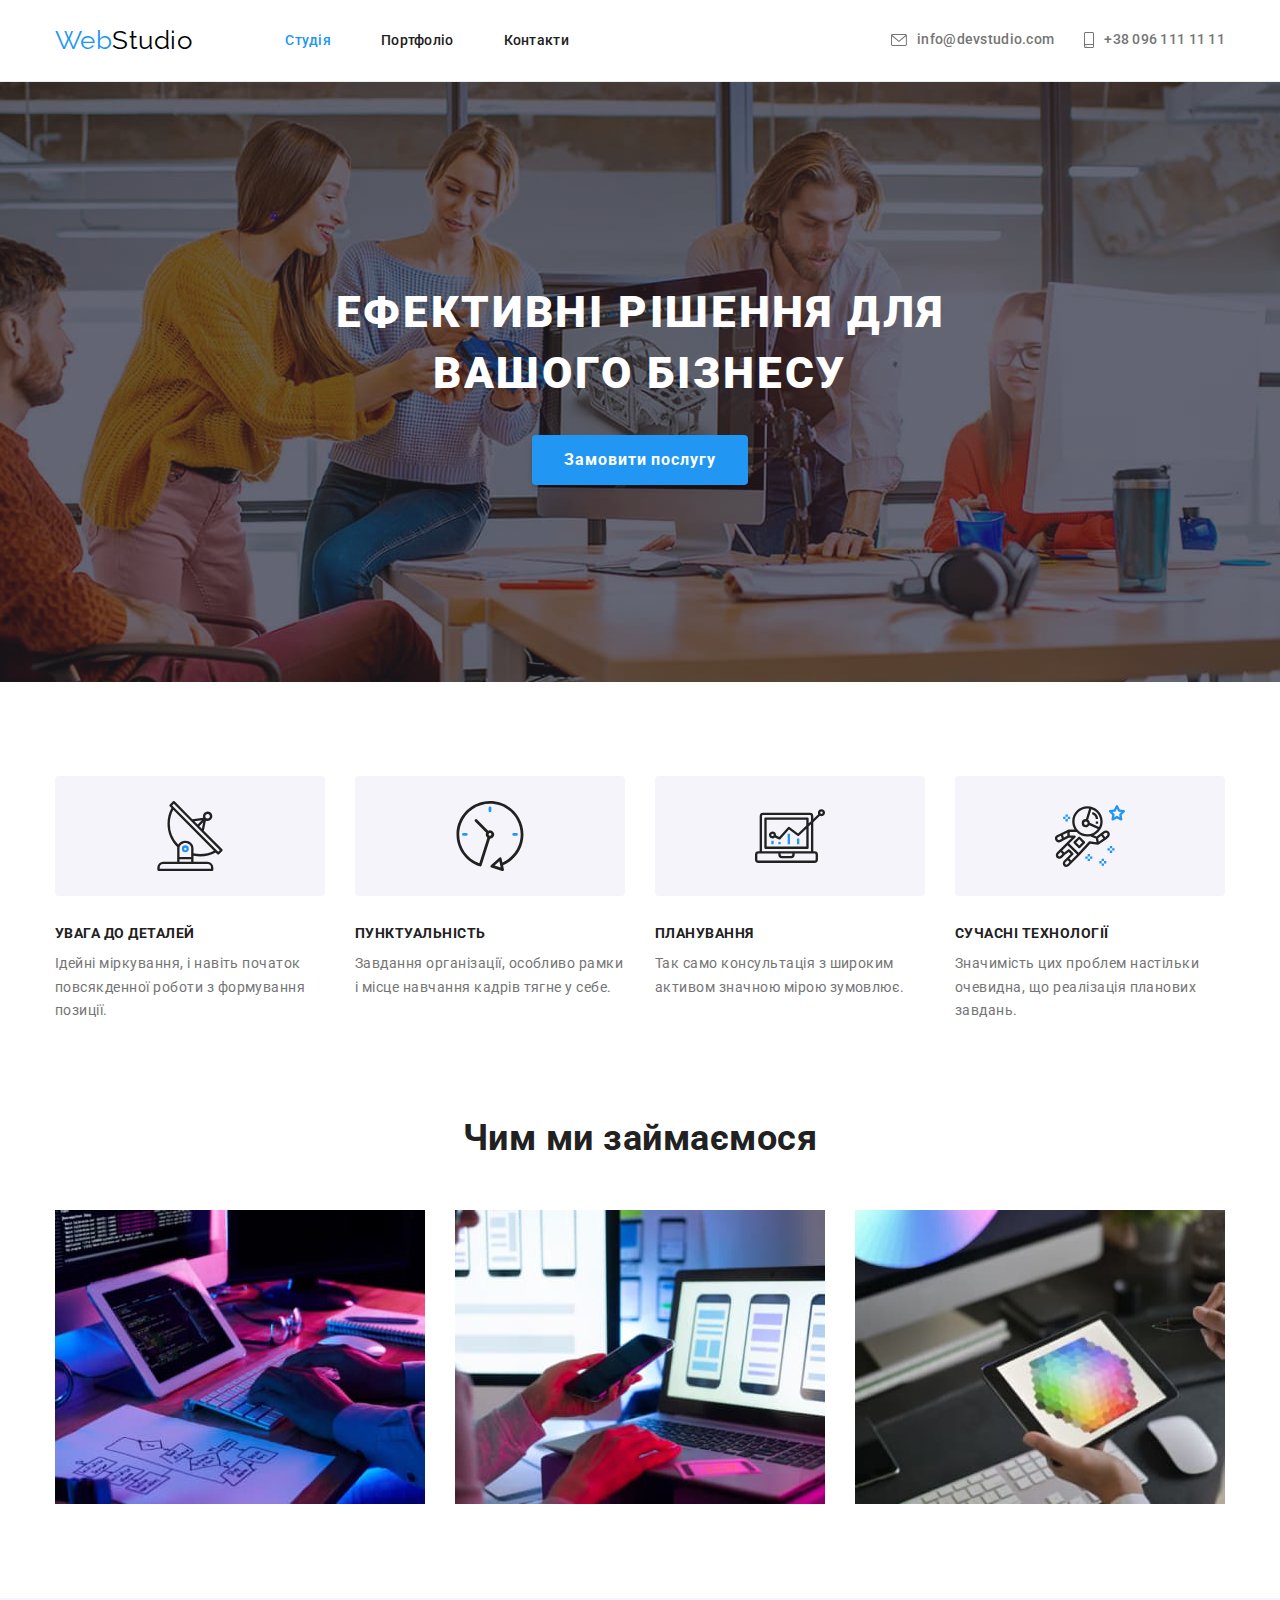
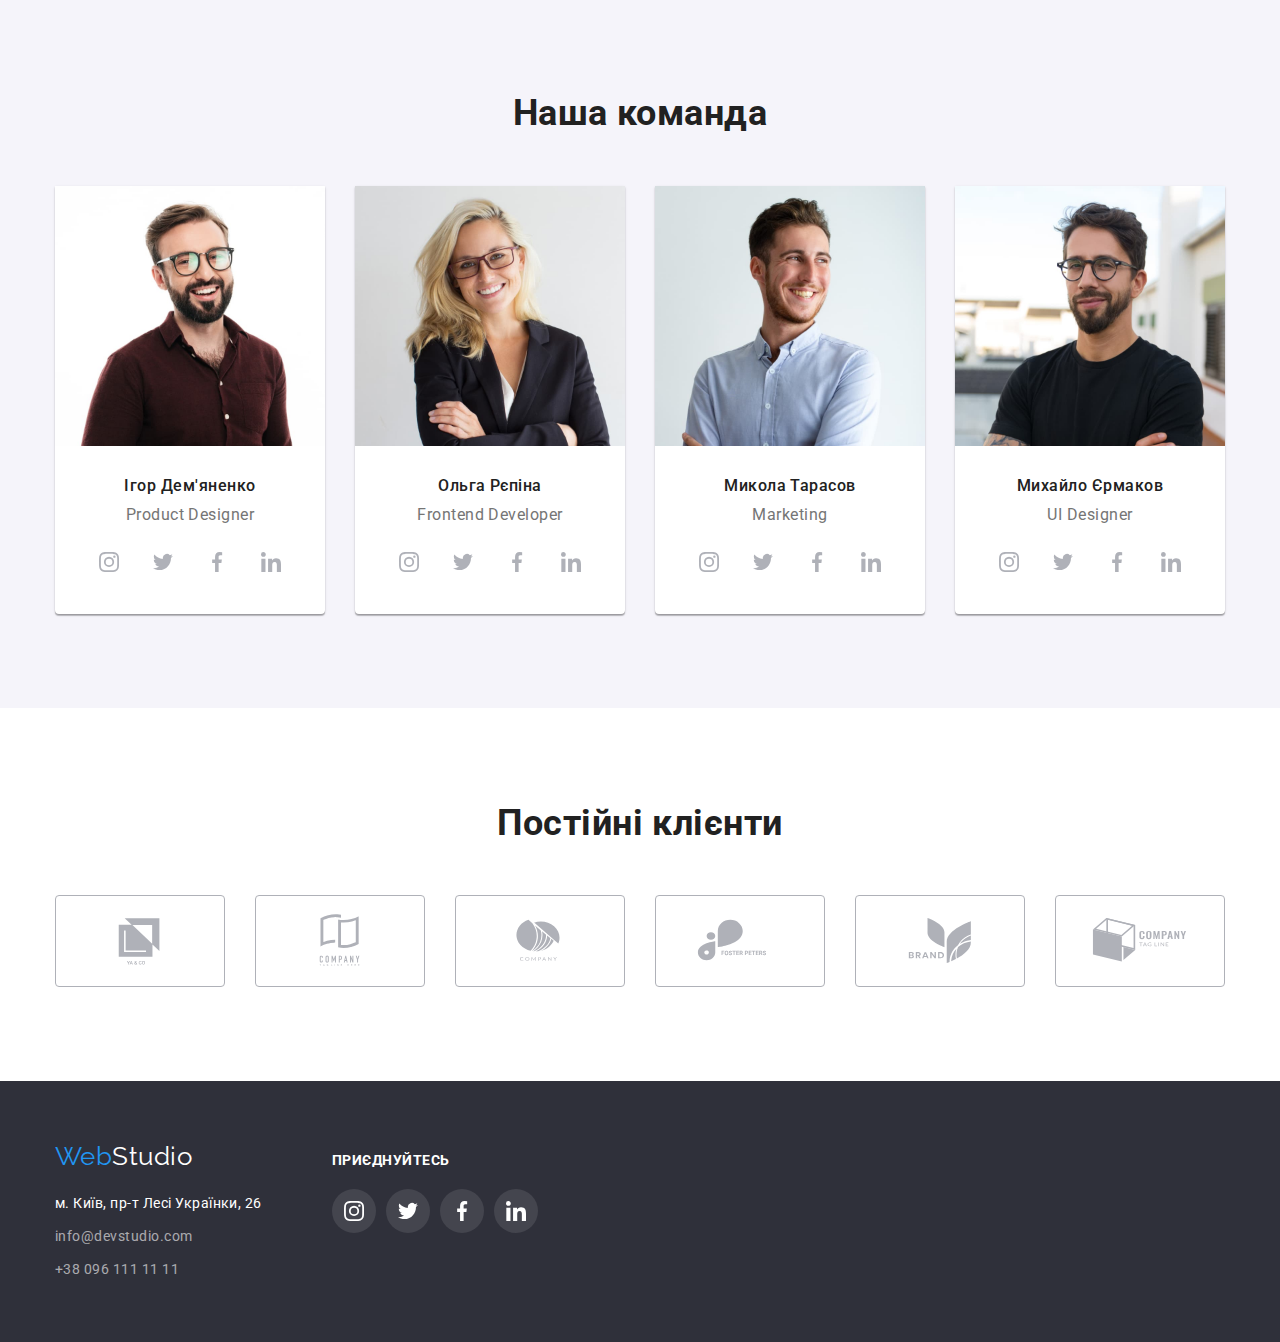
==== index.html @ 4c77eaa5 "Added files from the previous HomeWork" ====
<!DOCTYPE html>
<html lang="uk">

<head>
    <meta charset="UTF-8" />
    <meta name="viewport" content="width=device-width, initial-scale=1.0" />
    <title>Студія</title>
    <link href="https://fonts.googleapis.com/css2?family=Raleway:wght@700&family=Roboto:wght@400;500;700;900&display=swap" rel="stylesheet">
    <link rel="stylesheet" href="https://cdnjs.cloudflare.com/ajax/libs/modern-normalize/1.1.0/modern-normalize.min.css">
    <link rel="stylesheet" href="./css/styles.css">
</head>

<body>
    
    <!-- Верхня лінія - "Сайтбар" -->
    <header class="header">
        <div class="header-container container container-vert-padding-none">
            <nav class="page-nav">
                <a class="logo" href="./index.html">Web<span class="logo-second-half-head">Studio</span></a>

                <ul class="nav-list list">
                    <li class="nav-list-itm"><a class="site-nav-link link current-position" href="./index.html">Студія</a></li>
                    
                    <li class="nav-list-itm"><a class="site-nav-link link" href="./portfolio.html">Портфоліо</a></li>
                    
                    <li class="nav-list-itm"><a class="site-nav-link link" href="./index.html">Контакти</a></li>
                </ul>
            </nav>

            <ul class="contacts-head-list list">
                <li class="contacts-head-itm">
                    <a class="contacts-head-link link" href="mailto:info@devstudio.com">
                        <svg width="16px" height="12px">
                        <use href="./images/icons.svg#icon-envelope"></use>
                        </svg>
                        <span class="contacts-head-text">info@devstudio.com</span>
                    </a>
                </li>
                
                <li class="contacts-head-itm">
                    <a class="contacts-head-link link" href="tel:+380961111111">
                        <svg width="10px" height="16px">
                        <use href="./images/icons.svg#icon-smartphone"></use>
                        </svg>
                        <span class="contacts-head-text">+38 096 111 11 11</span>
                    </a>
                </li>                
            </ul>
        </div>
    </header>
    
    <!-- Основна частина головної сторінки сайту -->
    <main>
        
        <!-- Шапка - "Hero" -->
        <section class="hero">
            <div class="container container-vert-padding-none">
                <h1 class="hero-title">Ефективні рішення для<br>вашого бізнесу</h1>
                <button class="herro-button" type="button">Замовити послугу</button>
            </div>
        </section>
        
        <!-- Особливості - "Peculiarities" -->
        <section>
            <div class="container conteainer-peculiarities">
            <h2 class="section-title visually-hidden">Особливості нашої робори</h2>
            <!-- Этот заголовок "спрятан", т.к. его нет в макете -->
            <ul class="peculiarities-list list">
                <li class="peculiarities-list-itm">
                    <div class="peculiarities-list-decor">
                        <svg width="70px" height="70px">
                            <use href="./images/icons.svg#icon-antenna"></use>
                        </svg>
                    </div>
                    <h3 class="peculiarities-list-title">Увага до деталей</h3>
                    <p class="peculiarities-list-text">
                        Ідейні міркування, і навіть початок повсякденної роботи з
                        формування позиції.
                    </p>
                </li>
                
                <li class="peculiarities-list-itm">
                    <div class="peculiarities-list-decor">
                        <svg width="70px" height="70px">
                            <use href="./images/icons.svg#icon-clock"></use>
                        </svg>
                    </div>
                    <h3 class="peculiarities-list-title">Пунктуальність</h3>
                    <p class="peculiarities-list-text">
                        Завдання організації, особливо рамки і місце навчання кадрів тягне у себе.
                    </p>
                </li>
                
                <li class="peculiarities-list-itm">
                    <div class="peculiarities-list-decor">
                        <svg width="70px" height="70px">
                            <use href="./images/icons.svg#icon-diagram"></use>
                        </svg>
                    </div>
                    <h3 class="peculiarities-list-title">Планування</h3>
                    <p class="peculiarities-list-text">
                        Так само консультація з широким активом значною мірою зумовлює.
                    </p>
                </li>
                
                <li class="peculiarities-list-itm">
                    <div class="peculiarities-list-decor">
                        <svg width="70px" height="70px">
                            <use href="./images/icons.svg#icon-astronaut"></use>
                        </svg>
                    </div>
                    <h3 class="peculiarities-list-title">Сучасні технології</h3>
                    <p class="peculiarities-list-text">
                        Значимість цих проблем настільки очевидна, що реалізація планових завдань.
                    </p>
                </li>
            </ul>
            </div>
        </section>
       
        <!-- Чим ми займаємося -->
        <section>
            <div class="container container-work">
            <h2 class="section-title">Чим ми займаємося</h2>
            <ul class="work-list list">
                <li class="work-list-itm">
                    <img src="./images/what_we_do-1_o.jpg" alt="Складаємо алгоритми та пишимо код сайтів" width="370" />
                </li>
                
                <li class="work-list-itm">
                    <img src="./images/what_we_do-2_o.jpg" alt="Адаптуємо відображення сайтів" width="370" />
                </li>
                
                <li class="work-list-itm">
                    <img src="./images/what_we_do-3_o.jpg" alt="Оптимізуємо кольорове відображення дизайну сайтів"
                        width="370" />
                </li>
            </ul>
            </div>
        </section>
        
        <!-- Наша команда -->
        <section class="section-highlighted">
            <div class="container">
            <h2 class="section-title">Наша команда</h2>
            <ul class="team-list list">
                <li class="team-list-item">
                    <img class="team-list-img" src="./images/photo_ihor_demyanenko_o.jpg" alt="Світлина Ігоря Демя'ненко" width="270" />
                    <h3 class="team-name">Ігор Дем'яненко</h3>
                    <p class="team-position" lang="en">Product Designer</p>
                    <ul class="social-list list">
                        <li class="social-list-item">
                            <a class="social-list-link social-link-team" href="http://www.instagram.com/" target="_blank" title="Instagram"
                                rel="noreferrer noopener nofollow">
                                <svg width="20px" height="20px">
                                    <use href="./images/icons.svg#icon-instagram"></use>
                                </svg>
                            </a>
                        </li>
                        
                        <li class="social-list-item">
                            <a class="social-list-link social-link-team" href="http://www.twitter.com/" target="_blank" title="Twitter"
                                rel="noreferrer noopener nofollow">
                                <svg width="20px" height="20px">
                                    <use href="./images/icons.svg#icon-twitter"></use>
                                </svg>
                            </a>
                        </li>
                        
                        <li class="social-list-item">
                            <a class="social-list-link social-link-team" href="http://www.facebook.com/" target="_blank" title="Facebook"
                                rel="noreferrer noopener nofollow">
                                <svg width="20px" height="20px">
                                    <use href="./images/icons.svg#icon-facebook"></use>
                                </svg>
                            </a>
                        </li>
                        
                        <li class="social-list-item">
                            <a class="social-list-link social-link-team" href="http://www.linkedin.com/" target="_blank" title="LinkedIn"
                                rel="noreferrer noopener nofollow">
                                <svg width="20px" height="20px">
                                    <use href="./images/icons.svg#icon-linkedin"></use>
                                </svg>
                            </a>
                        </li>
                    </ul>
                </li>
                
                <li class="team-list-item">
                    <img class="team-list-img" src="./images/photo_olga_repina_o.jpg" alt="Світлина Ольги Рєпіної" width="270" />
                    <h3 class="team-name">Ольга Рєпіна</h3>
                    <p class="team-position" lang="en">Frontend Developer</p>
                    <ul class="social-list list">
                        <li class="social-list-item">
                            <a class="social-list-link social-link-team" href="http://www.instagram.com/" target="_blank" title="Instagram"
                                rel="noreferrer noopener nofollow">
                                <svg width="20px" height="20px">
                                    <use href="./images/icons.svg#icon-instagram"></use>
                                </svg>
                            </a>
                        </li>
                        
                        <li class="social-list-item">
                            <a class="social-list-link social-link-team" href="http://www.twitter.com/" target="_blank" title="Twitter"
                                rel="noreferrer noopener nofollow">
                                <svg width="20px" height="20px">
                                    <use href="./images/icons.svg#icon-twitter"></use>
                                </svg>
                            </a>
                        </li>
                        
                        <li class="social-list-item">
                            <a class="social-list-link social-link-team" href="http://www.facebook.com/" target="_blank" title="Facebook"
                                rel="noreferrer noopener nofollow">
                                <svg width="20px" height="20px">
                                    <use href="./images/icons.svg#icon-facebook"></use>
                                </svg>
                            </a>
                        </li>
                        
                        <li class="social-list-item">
                            <a class="social-list-link social-link-team" href="http://www.linkedin.com/" target="_blank" title="LinkedIn"
                                rel="noreferrer noopener nofollow">
                                <svg width="20px" height="20px">
                                    <use href="./images/icons.svg#icon-linkedin"></use>
                                </svg>
                            </a>
                        </li>
                    </ul>
                </li>
                
                <li class="team-list-item">
                    <img class="team-list-img" src="./images/photo_mykola_tarasov_o.jpg" alt="Світлина Миколи Тарасова" width="270" />
                    <h3 class="team-name">Микола Тарасов</h3>
                    <p class="team-position" lang="en">Marketing</p>
                    <ul class="social-list list">
                        <li class="social-list-item">
                            <a class="social-list-link social-link-team" href="http://www.instagram.com/" target="_blank" title="Instagram"
                                rel="noreferrer noopener nofollow">
                                <svg width="20px" height="20px">
                                    <use href="./images/icons.svg#icon-instagram"></use>
                                </svg>
                            </a>
                        </li>
                        
                        <li class="social-list-item">
                            <a class="social-list-link social-link-team" href="http://www.twitter.com/" target="_blank" title="Twitter"
                                rel="noreferrer noopener nofollow">
                                <svg width="20px" height="20px">
                                    <use href="./images/icons.svg#icon-twitter"></use>
                                </svg>
                            </a>
                        </li>
                        
                        <li class="social-list-item">
                            <a class="social-list-link social-link-team" href="http://www.facebook.com/" target="_blank" title="Facebook"
                                rel="noreferrer noopener nofollow">
                                <svg width="20px" height="20px">
                                    <use href="./images/icons.svg#icon-facebook"></use>
                                </svg>
                            </a>
                        </li>
                        
                        <li class="social-list-item">
                            <a class="social-list-link social-link-team" href="http://www.linkedin.com/" target="_blank" title="LinkedIn"
                                rel="noreferrer noopener nofollow">
                                <svg width="20px" height="20px">
                                    <use href="./images/icons.svg#icon-linkedin"></use>
                                </svg>
                            </a>
                        </li>
                    </ul>
                </li>
                
                <li class="team-list-item">
                    <img class="team-list-img" src="./images/photo_mykhailo_yermakov_o.jpg" alt="Світлина Михайла Єрмакова" width="270" />
                    <h3 class="team-name">Михайло Єрмаков</h3>
                    <p class="team-position" lang="en">UI Designer</p>
                    <ul class="social-list list">
                        <li class="social-list-item">
                            <a class="social-list-link social-link-team" href="http://www.instagram.com/" target="_blank" title="Instagram"
                                rel="noreferrer noopener nofollow">
                                <svg width="20px" height="20px">
                                    <use href="./images/icons.svg#icon-instagram"></use>
                                </svg>
                            </a>
                        </li>
                        
                        <li class="social-list-item">
                            <a class="social-list-link social-link-team" href="http://www.twitter.com/" target="_blank" title="Twitter"
                                rel="noreferrer noopener nofollow">
                                <svg width="20px" height="20px">
                                    <use href="./images/icons.svg#icon-twitter"></use>
                                </svg>
                            </a>
                        </li>
                        
                        <li class="social-list-item">
                            <a class="social-list-link social-link-team" href="http://www.facebook.com/" target="_blank" title="Facebook"
                                rel="noreferrer noopener nofollow">
                                <svg width="20px" height="20px">
                                    <use href="./images/icons.svg#icon-facebook"></use>
                                </svg>
                            </a>
                        </li>
                        
                        <li class="social-list-item">
                            <a class="social-list-link social-link-team" href="http://www.linkedin.com/" target="_blank" title="LinkedIn"
                                rel="noreferrer noopener nofollow">
                                <svg width="20px" height="20px">
                                    <use href="./images/icons.svg#icon-linkedin"></use>
                                </svg>
                            </a>
                        </li>
                    </ul>
                </li>
            </ul>
            </div>
        </section>

        <!-- Постійні клієнти -->
        <section>
            <div class="container">
                <h2 class="section-title">Постійні клієнти</h2>
                <ul class="client-list list">
                    <li class="client-list-item">
                        <a class="client-list-link link" href="#" title="YA & CO" rel="noreferrer noopener nofollow">
                            <svg width="106px" height="60px">
                                <use href="./images/icons.svg#icon-client_logo_1"></use>
                            </svg>
                        </a>
                    </li>

                    <li class="client-list-item">
                        <a class="client-list-link link" href="#" title="Tagline here Company" rel="noreferrer noopener nofollow">
                            <svg width="106px" height="60px">
                                <use href="./images/icons.svg#icon-client_logo_2"></use>
                            </svg>
                        </a>
                    </li>

                    <li class="client-list-item">
                        <a class="client-list-link link" href="#" title="COMPANY" rel="noreferrer noopener nofollow">
                            <svg width="106px" height="60px">
                                <use href="./images/icons.svg#icon-client_logo_3"></use>
                            </svg>
                        </a>
                    </li>

                    <li class="client-list-item">
                        <a class="client-list-link link" href="#" title="FOSTER PETERS" rel="noreferrer noopener nofollow">
                            <svg width="106px" height="60px">
                                <use href="./images/icons.svg#icon-client_logo_4"></use>
                            </svg>
                        </a>
                    </li>

                    <li class="client-list-item">
                        <a class="client-list-link link" href="#" title="BRAND" rel="noreferrer noopener nofollow">
                            <svg width="106px" height="60px">
                                <use href="./images/icons.svg#icon-client_logo_5"></use>
                            </svg>
                        </a>
                    </li>

                    <li class="client-list-item">
                        <a class="client-list-link link" href="#" title="TAG LINE Company" rel="noreferrer noopener nofollow">
                            <svg width="106px" height="60px">
                                <use href="./images/icons.svg#icon-client_logo_6"></use>
                            </svg>
                        </a>
                    </li>
                </ul>
            </div>
        </section>

    </main>
    
    <!-- Підвал -->
    <footer class="footer">
        <div class="container footer-container container-vert-padding-none">
            <div class="footer-start">
                <a class="logo" href="./index.html">Web<span class="logo-second-half-foot">Studio</span></a>
                <address>
                    <ul class="footer-list list">
                        <li class="footer-list-item">
                            <a class="contacts-map link" href="https://goo.gl/maps/zJNhpAb7FdGBm95CA" target="_blank" title="Подивитися на мапі"
                                rel="noreferrer noopener nofollow">м. Київ, пр-т Лесі Українки, 26</a>
                        </li>
                        
                        <li class="footer-list-item">
                            <a class="contacts-foot link" href="mailto:info@devstudio.com">info@devstudio.com</a>
                        </li>
                        
                        <li class="footer-list-item">
                            <a class="contacts-foot link" href="tel:+380961111111">+38 096 111 11 11</a>
                        </li>
                    </ul>
                </address>
            </div>

            <div class="footer-social-block">
                <h3 class="social-list-title">приєднуйтесь</h3>
                <ul class="social-list list">
                    <li class="social-list-item">
                        <a class="social-list-link social-link-footer" href="http://www.instagram.com/" target="_blank" title="Instagram" rel="noreferrer noopener nofollow">
                            <svg width="20px" height="20px">
                                <use href="./images/icons.svg#icon-instagram"></use>
                            </svg>
                        </a>
                    </li>

                    <li class="social-list-item">
                        <a class="social-list-link social-link-footer" href="http://www.twitter.com/" target="_blank" title="Twitter" rel="noreferrer noopener nofollow">
                            <svg width="20px" height="20px">
                                <use href="./images/icons.svg#icon-twitter"></use>
                            </svg>
                        </a>
                    </li>

                    <li class="social-list-item">
                        <a class="social-list-link social-link-footer" href="http://www.facebook.com/" target="_blank" title="Facebook" rel="noreferrer noopener nofollow">
                            <svg width="20px" height="20px">
                                <use href="./images/icons.svg#icon-facebook"></use>
                            </svg>
                        </a>
                    </li>

                    <li class="social-list-item">
                        <a class="social-list-link social-link-footer" href="http://www.linkedin.com/" target="_blank" title="LinkedIn" rel="noreferrer noopener nofollow">
                            <svg width="20px" height="20px">
                                <use href="./images/icons.svg#icon-linkedin"></use>
                            </svg>
                        </a>
                    </li>
                </ul>
            </div>
        </div>
    </footer>
    
</body>
</html>
---- css/styles.css ----
/* Palette of colors */
/* Maine page background color -  #FFF */
/* Secondary page background color - #F5F4FA */
/* Complementary page background color - #2F303A */
    /* Maine text color - #757575 */
    /* Secondary text color - #212121 */
    /* Complementary text color - #FFF */
    /* Accent text color - #2196F3 */
    /* Individual color of some text in footer - rgba(255, 255, 255, 0.6) */

/* Create custom CSS properties to set Background and Text colors */
:root {
    --maine-background-color: #FFF;
    --secondary-background-color: #F5F4FA;
    --complementary-background-color: #2F303A;
    --maine-text-color: #757575;
    --secondary-text-color: #212121;
    --complementary-text-color: #FFF;
    --accent-text-color: #2196F3;
    --individual-text-color: rgba(255, 255, 255, 0.6);
    --logo-dicor-color: #000;
    --portfolio-card-border-color: #EEEEEE;
    --portfolio-card-set-gap: 30px;
}

/* Reset indentation settings in a tag group */
h1, h2, h3, h4, h5, h6, ul, p {
padding: 0;
margin: 0;
}

/* Service setting of geometry rules for all images */
img {
    display: block;
    max-width: 100%;
    height: auto;
}

/* Utility class for resetting settings lists*/
.list {
    list-style: none;
}

/* Utility class for resetting settings links &  adding an accent color on hover and focus of the corresponding links */
.link {
    text-decoration: none;
}
    .link:hover,
    .link:focus {
        color: var(--accent-text-color);
    }

/* Utility class that hides the display of headings from the user, but remains they visible to search engines */
.visually-hidden {
    position: absolute;
    white-space: nowrap;
    width: 1px;
    height: 1px;
    overflow: hidden;
    border: 0;
    padding: 0;
    clip: rect(0 0 0 0);
    clip-path: inset(50%);
    margin: -1px;
}

/* Common body parameters of all site pages */
body {
    background: var(--maine-background-color);
    color: var(--maine-text-color);
    font-family: 'Roboto', sans-serif;
    letter-spacing: 0.03em;
}

/* Website logo */
.logo {
    /* Geometri */
    display: inline-block;

    /* Text */
    text-decoration: none;
    font-family: 'Raleway', sans-serif;
    font-size: 26px;
    line-height: 1.2;
    color: var(--accent-text-color);
}
    .logo-second-half-head {
        /* Text */
        color: var(--logo-dicor-color);
        /* Geometri */
        display: inline-block;
        margin-right: 93px;
    }
    .logo-second-half-foot {
        /* Text */
        color: var(--complementary-text-color);
        /* Geometri */
        display: inline-block;
        margin-bottom: 20px;
    }

.header {
    border-bottom: 1px solid #ECECEC;
}

/* General header options */
.header-container {
    /* Geometry */
    display: flex;
    align-items: center;
    justify-content: space-between;
}

/* Site navigation */
.page-nav {
    /* Geometry */
    display: flex;
    align-items: center;
}
/* Site navigation & Hed contacts*/
.nav-list,
.contacts-head-list {
    /* Geometry */
    display: flex;
}

.nav-list-itm:not(:last-child) {
    /* Geometry */
    margin-right: 50px;
}

.site-nav-link {
    /* Geometry */
    display: block;
    padding: 32px 0;

    /* Text */
    font-weight: 500;
    font-size: 14px;
    line-height: 1.2;
    letter-spacing: 0.02em;
    color: var(--secondary-text-color);
}
    /* Additional interactive effect */
    .site-nav-link:hover,
    .site-nav-link:focus {
        /* Geometry */
        border-bottom: 4px solid var(--accent-text-color);
        border-radius: 2px;
        padding: 32px 0 28px 0;
    }

/* Utility class for simulating the display of the current position on site in the site menu */
.current-position {
    color: var(--accent-text-color);
}

.contacts-head-itm:not(:last-child) {
    /* Geometry */
    margin-right: 30px;
}

/* Contact information */
.contacts-head-link {
    /* Geometry */
    display: flex; /* ??? */
    align-items: center; /* ??? */
    
    /* Text */
    font-weight: 500;
    font-size: 14px;
    line-height: 1.14;
    letter-spacing: 0.02em;
    color: var(--maine-text-color);  
    
    /* for SVG icon with id: 'icon-envelope' & 'icon-smartphone'  */
    fill: currentColor; /* ??? */
}

    .contacts-head-text {
        /* Geometry */
        display: inline-block;
        margin-left: 10px;
    }

.contacts-foot, .contacts-map {
    /* Text */
    font-style: normal;
    font-size: 14px;
    line-height: 1.7;
    color: var(--individual-text-color);
}

.contacts-map {
    /* Text */
    color: var(--complementary-text-color);
}

/* Підвал */
.footer {
    /* Geometry */
    padding-top: 60px;
    padding-bottom: 60px;

    /* Decor */
    background-color: var(--complementary-background-color);
}

.footer-container {
    /* Geometry */
    display: flex;
    align-items: flex-start;
}

.footer-start {
    /* Geometry */
    margin-right: 70px;
}

.footer-list {
    /* Geometry */
    display: flex;
    flex-direction: column;
}

.footer-list-item:not(:last-child) {
    /* Geometry */
    margin-bottom: 9px;
}

.footer-social-block {
    padding-top: 12px;
}

.social-list {
    /* Geometry */
    display: flex;
    justify-content: center;
}

.social-list-title {
    /* Geometry */
    margin-bottom: 20px;

    /* Text */
    font-weight: 700;
    font-size: 14px;
    line-height: 1.14;
    text-transform: uppercase;
    color: var(--complementary-text-color);
}

.social-list-item:not(:last-child) {
    /* Geometry */
    margin-right: 10px;
}

.social-list-link {
    /* Icons location setting */
    display: flex;
    justify-content: center; /* + */
    align-items: center; /* + */

    /* Link geometry */
    width: 44px; /* + */
    height: 44px; /* + */
    border-radius: 50%; /* + */
}

.social-link-footer {
    background-color: rgba(255, 255, 255, 0.1); /* + */
    /* for SVG icon with id: 'icon-instagram'; 'icon-twitter'; 'icon-facebook'; 'icon-linkedin; */
    fill: var(--complementary-text-color); /* ??? */
}

.social-link-footer:hover,
.social-link-footer:focus {
    background-color: var(--accent-text-color); /* ??? */
}

.social-link-team {
    /* for SVG icon with id: 'icon-instagram'; 'icon-twitter'; 'icon-facebook'; 'icon-linkedin; */
    fill: #AFB1B8; /* ??? */
}

.social-link-team:hover,
.social-link-team:focus {
    background-color: var(--accent-text-color); /* ??? */
    /* for SVG icon with id: 'icon-instagram'; 'icon-twitter'; 'icon-facebook'; 'icon-linkedin; */
    fill: #fff; /* ??? */
}

/* Шапка - "Hero" */
.hero {
    /* Geomeetry */
    padding-top: 200px;
    padding-bottom: 200px;
    text-align: center;
    max-height: 600px;
    max-width: 1600px;
    margin: 0 auto;
    
    /* Decor */
    background-color: #C4C4C4; /* + */
    background-image:  linear-gradient(to right, rgba(47, 48, 58, 0.4), rgba(47, 48, 58, 0.4)), url(../images/hero_background_image_o.jpg); /* + */
    background-repeat: no-repeat; /* + */
    background-position: center; /* + */
    background-size: cover; /* ??? */
}
    .hero-title {
        /* Geometry */
        margin-bottom: 30px;

        /* Text */
        font-weight: 900;
        font-size: 44px;
        line-height: 1.4;
        letter-spacing: 0.06em;
        text-transform: uppercase;
        color: var(--complementary-text-color);
}

    .herro-button {
        /* Button interactivity settings */
        cursor: pointer;
        
        /* Button geometry */
        display: inline-block;
        border: 1px solid transparent;
        background: var(--accent-text-color);        
        border-radius: 4px;
        border: none;
        box-shadow: 0px 4px 4px rgba(0, 0, 0, 0.15);
        padding: 10px 32px;
        min-width: 216px; 
        min-height: 50px;
        
        /* Button text */
        font-family: inherit;
        font-weight: 700;
        font-size: 16px;
        line-height: 1.9;
        text-align: center;
        letter-spacing: 0.06em;
        color: var(--complementary-text-color);
    }
        /* Interactivity of changing the appearance of herro-button */
        .herro-button:hover,
        .herro-button:focus {
        background-color: #188CE8;
        border: none;
        }

/* General settings for "sections" of all pages of the site */
.section-highlighted {
    /* Decor */
    background-color: var(--secondary-background-color);
}

.section-title {
    /* Geometry */
    margin-bottom: 50px; /* Bottom padding for h2 section headers */

    /* Text */
    text-align: center;
    font-weight: 700;
    font-size: 36px;
    line-height: 1.2;
    color: var(--secondary-text-color);   
}

/* Geometri settings of the ".container" auxiliary class,
intended for centering and limiting the content of site elements in width. */
.container {
    /* Geometry */
    max-width: 1200px;
    padding: 94px 15px 94px 15px;
    margin: 0 auto 0 auto;
}

.container-vert-padding-none {
    /* Geometry */
    padding-top: 0;
    padding-bottom: 0;
}

.conteainer-peculiarities {
    padding-bottom: 47px;
}

.container-work {
    padding-top: 47px;
}

/* Особливості - "Peculiarities", section on page index.html */
.peculiarities-list {
    /* Geometry */
    display: flex;
}

.peculiarities-list-itm {
    /* Geometry */
    max-width: 270px;
}
    /* Cleaning up the geometry */
    .peculiarities-list-itm:not(:last-child) {
        /* Geometry */
        margin-right: 30px;
    }

/* Decorative background & location setting of icons with id: 'icon-antenna'; 'icon-clock'; 'icon-diagram'; 'icon-astronaut' */
.peculiarities-list-decor {
    /* Background geometry */
    display: flex; /* + */
    height: 120px; /* + */
    border-radius: 4px; /* + */
    margin-bottom: 30px; /* + */
    
    /* Icons location setting */
    justify-content: center; /* + */
    align-items: center; /* + */
    
    /* Background decoration */
    background-color: var(--secondary-background-color); /* + */
}

.peculiarities-list-title {
    /* Geometry */
    margin-bottom: 10px;

    /* Text */
    font-weight: 700;
    font-size: 14px;
    line-height: 1.14;
    text-transform: uppercase;
    color: var(--secondary-text-color);  
}

.peculiarities-list-text {
    /* Text */
    font-size: 14px;
    line-height: 1.7;
}

/* Чим ми займаємося, section on page index.html */
.work-list {
    /* Geometry */
    display: flex;
    justify-content: center;
}

.work-list-itm:not(:last-child) {
    /* Geometry */
    margin-right: 30px;
}

/* Наша команда, section on page index.html */
.team-list {
    display: flex;
    justify-content: center;
}
.team-list-item {
    /* Geometry */
    text-align: center;
    padding-bottom: 30px;
    
    /* Decor */
    background: var(--complementary-text-color);
    box-shadow: 0px 1px 3px rgba(0, 0, 0, 0.12), 0px 1px 1px rgba(0, 0, 0, 0.14), 0px 2px 1px rgba(0, 0, 0, 0.2);
    border-radius: 0px 0px 4px 4px;
}

.team-list-item:not(:last-child) {
    /* Geometry */
    margin-right: 30px;
}

.team-list-img {
    /* Geometry */
    margin-bottom: 30px;
}

.team-name {
    /* Geometry */
    margin-bottom: 10px;

    /* Text */
    font-weight: 500;
    font-size: 16px;
    line-height: 1.2;
    color: var(--secondary-text-color);    
}

.team-position {
    /* Geometry */
    margin-bottom: 16px;

    /* Text */
    font-size: 16px;
    line-height: 1.2;
}

/* Постійні клієнти, section on page index.html */
.client-list {
    /* Geometry */
    display: flex;
}

.client-list-item:not(:last-child) {
    /* Geometry */
    margin-right: 30px;
}

.client-list-link {
    /* Icons location setting */
    display: flex;
    justify-content: center; /* + */
    align-items: center; /* + */
    
    /* Decor general setting */
    color: #AFB1B8;
    
    /* Link geometry */
    width: 170px;
    height: 92px;
    border: 1px solid currentColor; /* + */
    border-radius: 4px;

    /* for SVG icon with id: 'icon-client_logo_1'...'icon-client_logo_6' */
    fill: currentColor; /* ??? */
}

/* Наші роботи, section in main on page portfolio.html*/
/* Settings of filter buttons */
.portfolio-filter {
    /* Geometry */
    display: flex;
    justify-content: center;
    margin-bottom: 50px;
}

.portfolio-filter-itm:not(:last-child) {
    /* Geometri */
    padding-right: 8px;
}

.portfolio-filter-button {
    /* Button interactivity settings */
    cursor: pointer;
    
    /* Button geometry */
    display: block;
    border: 1px solid transparent;
    background: var(--secondary-background-color);
    border: none;
    border-radius: 4px;
    padding: 6px 22px;
    
    /* Button text */
    color: var(--secondary-text-color);
    font-family: inherit;
    font-weight: 500;
    font-size: 16px;
    line-height: 1.6;
    text-align: center;
}

    .first-portfolio-filter-button {
        /* Button geometry */
        padding: 6px 25px;
    }

    /* Interactivity of changing the appearance of portfolio-buttons */
        .portfolio-filter-button:hover,
        .portfolio-filter-button:focus {
        background-color: var(--accent-text-color); /* + */
        color: var(--complementary-text-color); /* + */
        box-shadow: 0px 3px 1px rgba(0, 0, 0, 0.1), 0px 1px 2px rgba(0, 0, 0, 0.08), 0px 2px 2px rgba(0, 0, 0, 0.12); /* + */
        border-radius: 4px; /* + */
        }

/* General geometry parameters of the section with cards - portfolio */
.portfolio {
    /* Geometry */
    display: flex;
    flex-wrap: wrap;
    margin-top: calc(-1 * var(--portfolio-card-set-gap));
    margin-left: calc(-1 * var(--portfolio-card-set-gap));
}

.portfolio-itm {
    /* Geometry */
    flex-basis: calc(100% / 3 - var(--portfolio-card-set-gap));
    margin-top: var(--portfolio-card-set-gap);
    margin-left: var(--portfolio-card-set-gap);
}

    .portfolio-itm:hover {
        box-shadow: 0px 1px 1px rgba(0, 0, 0, 0.12), 0px 4px 4px rgba(0, 0, 0, 0.06), 1px 4px 6px rgba(0, 0, 0, 0.16); /* + */
    }

.portfolio-link {
    text-decoration: none;
}

.portfolio-card-content {
    /* Geometry */
    padding: 20px 24px;
    
    /* Decor */
    border-right: 1px solid var(--portfolio-card-border-color);
    border-left: 1px solid var(--portfolio-card-border-color);
    border-bottom: 1px solid var(--portfolio-card-border-color);
}

.portfolio-card-title {
    /* Geometry */
    margin-bottom: 4px;
    
    /* Text */
    font-weight: 700;
    font-size: 18px;
    line-height: 2;
    letter-spacing: 0.06em;
    color: var(--secondary-text-color);
}

.portfolio-card-text {
    /* Text */
    font-size: 16px;
    line-height: 1.9;
    color: var(--maine-text-color);
}
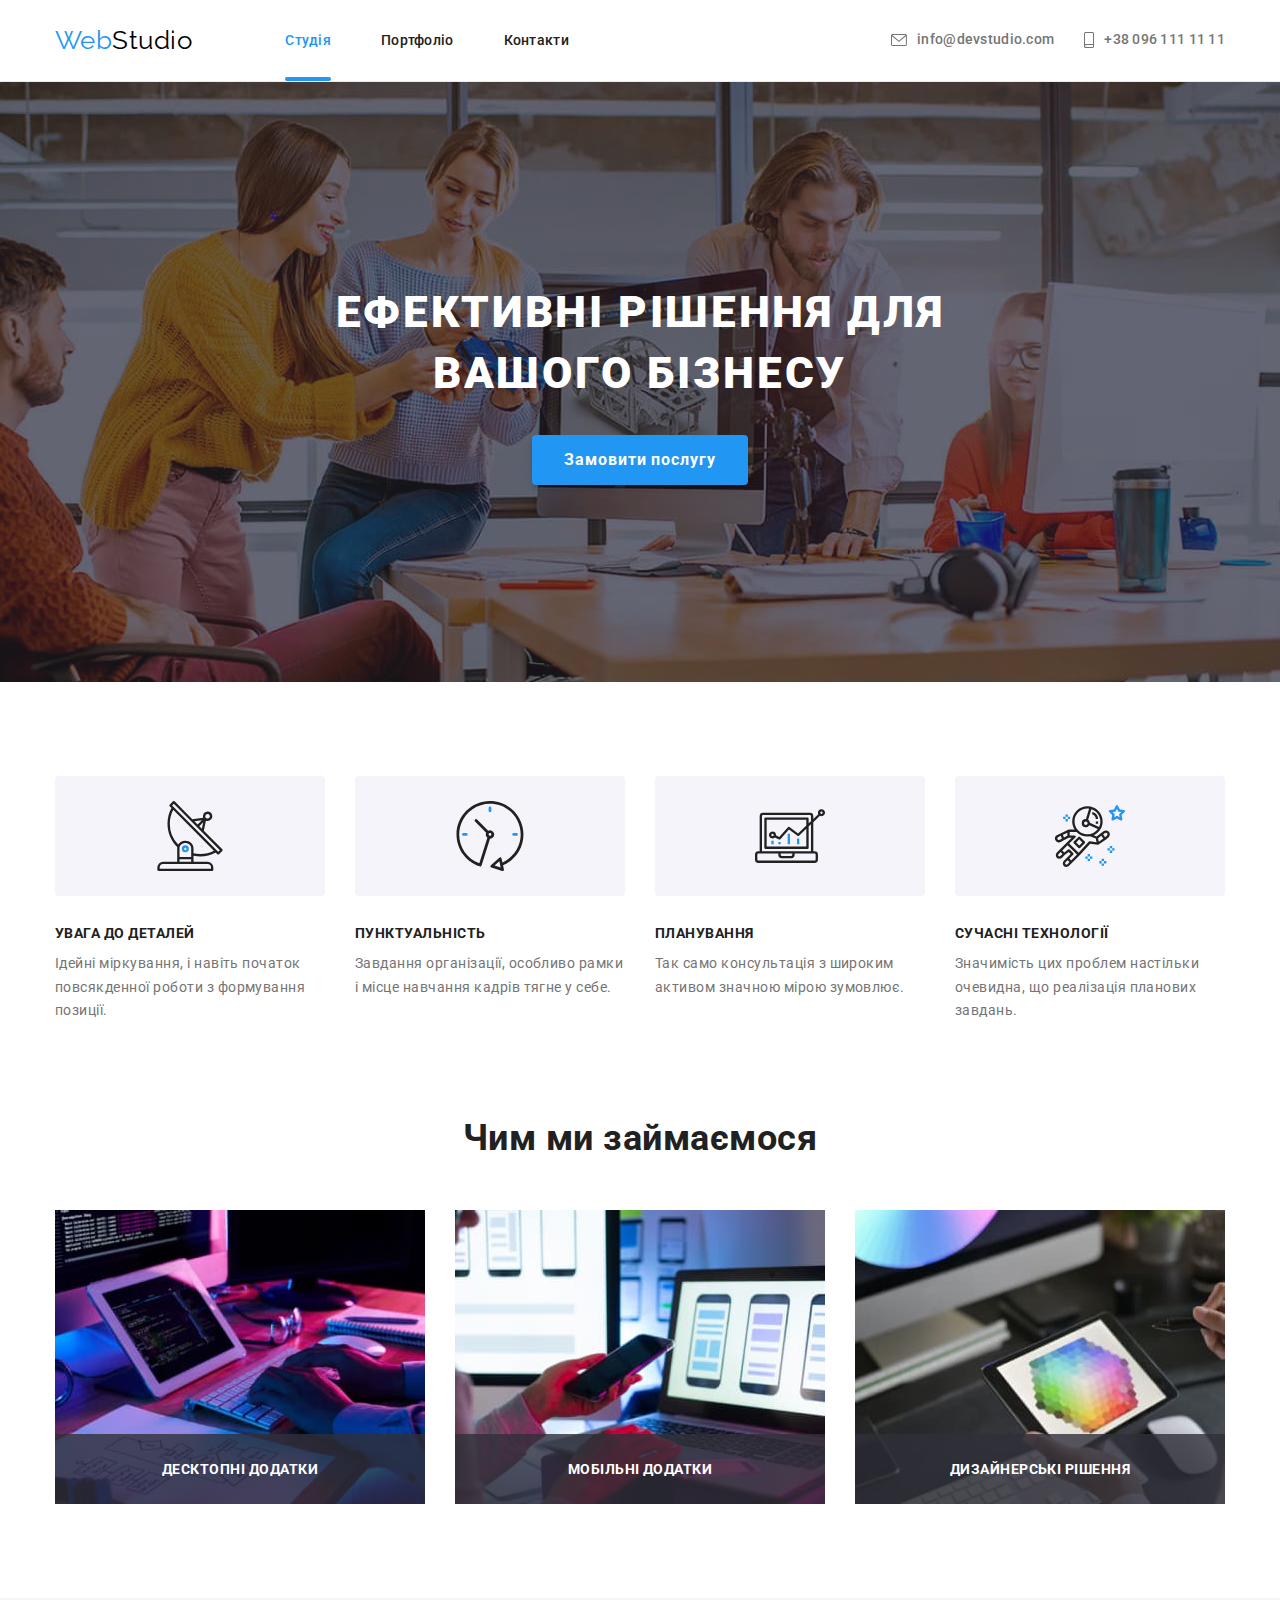
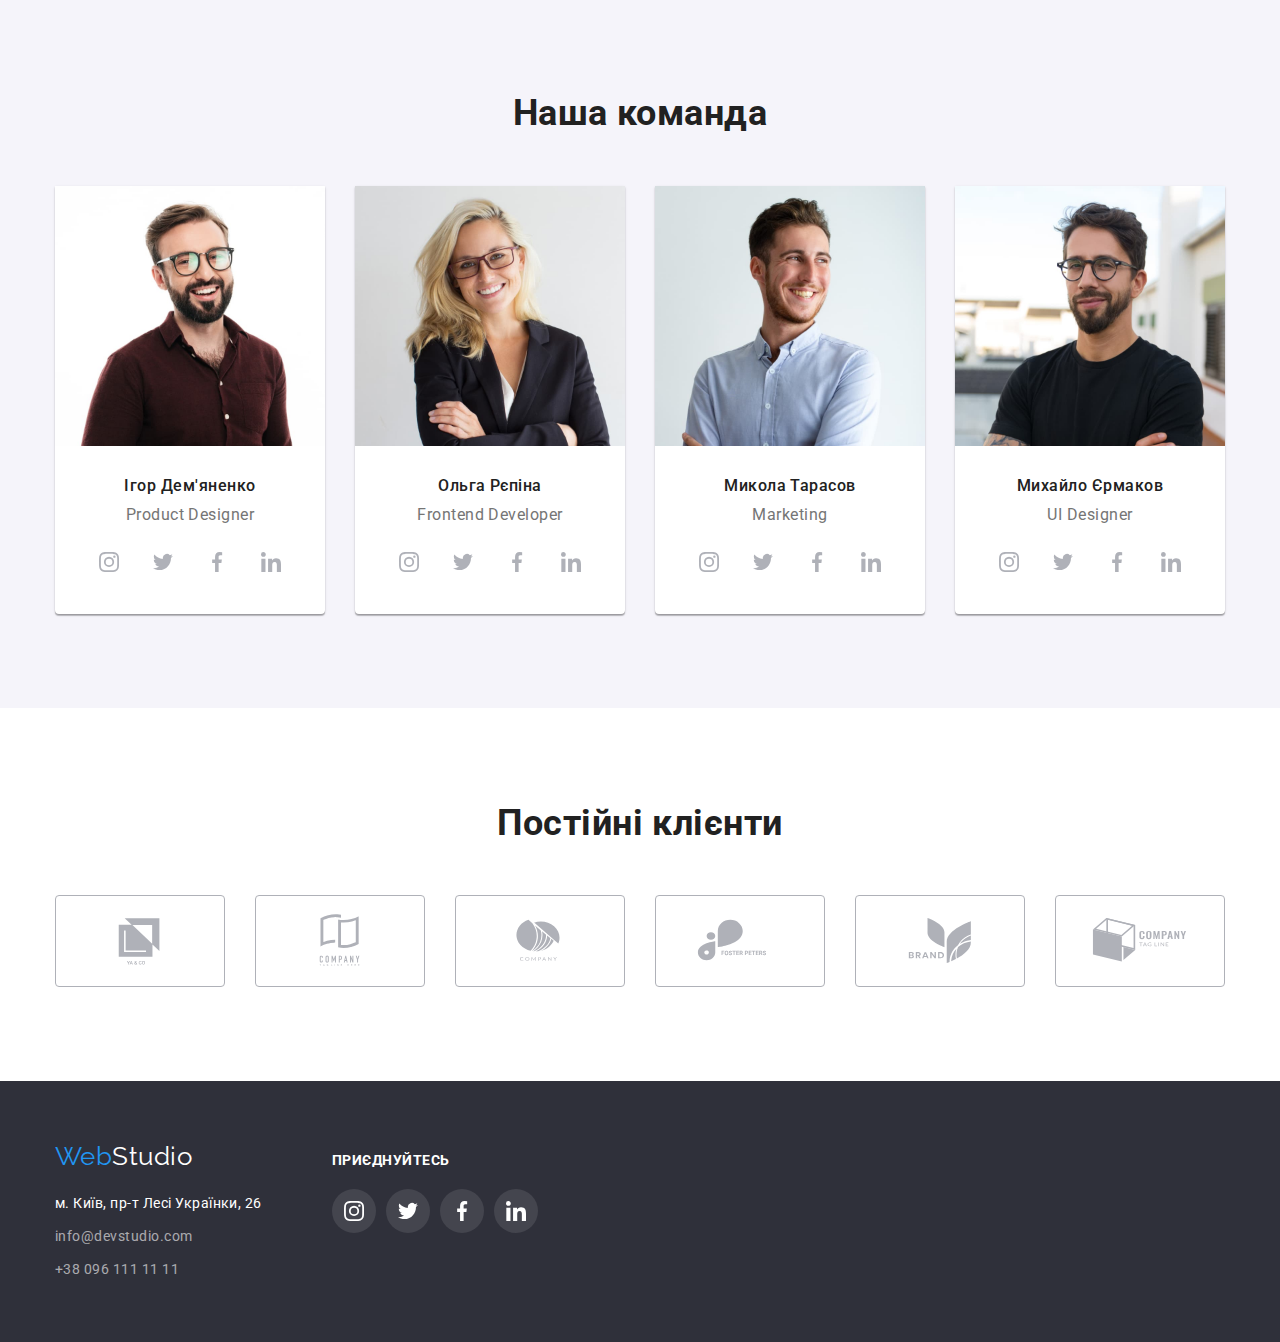
==== commit 4e16e0be: "Aded label vis absolut position & animation of modal window on page index.html & indicator on the si" ====
--- a/index.html
+++ b/index.html
@@ -56,7 +56,7 @@
         <section class="hero">
             <div class="container container-vert-padding-none">
                 <h1 class="hero-title">Ефективні рішення для<br>вашого бізнесу</h1>
-                <button class="herro-button" type="button">Замовити послугу</button>
+                <button class="herro-button" type="button" data-modal-open>Замовити послугу</button>
             </div>
         </section>
         
@@ -120,20 +120,29 @@
        
         <!-- Чим ми займаємося -->
         <section>
-            <div class="container container-work">
+            <div class="work-container container">
             <h2 class="section-title">Чим ми займаємося</h2>
             <ul class="work-list list">
                 <li class="work-list-itm">
                     <img src="./images/what_we_do-1_o.jpg" alt="Складаємо алгоритми та пишимо код сайтів" width="370" />
+                    <div class="work-list-label">
+                        <h3 class="work-list-label-litle">Десктопні додатки</h3>
+                    </div>
                 </li>
                 
                 <li class="work-list-itm">
                     <img src="./images/what_we_do-2_o.jpg" alt="Адаптуємо відображення сайтів" width="370" />
+                    <div class="work-list-label">
+                        <h3 class="work-list-label-litle">Мобільні додатки</h3>
+                    </div>
                 </li>
                 
                 <li class="work-list-itm">
                     <img src="./images/what_we_do-3_o.jpg" alt="Оптимізуємо кольорове відображення дизайну сайтів"
                         width="370" />
+                    <div class="work-list-label">
+                        <h3 class="work-list-label-litle">Дизайнерські рішення</h3>
+                    </div>
                 </li>
             </ul>
             </div>
@@ -438,6 +447,20 @@
             </div>
         </div>
     </footer>
-    
+
+    <!-- Markup modal window -->
+    <div class="backdrop is-hidden" data-modal>
+        <div class="modal-window"> 
+            <button  class="modal-window-close-btn link" data-modal-close>
+                <svg width="18px" height="18px">
+                    <use href="./images/icons.svg#icon-cloe-black-cross"></use>
+                </svg>
+            </button>
+            <h1 class="modal-window-title">Залиште свої дані, ми вам передзвонимо</h1>
+        </div>
+    </div>
+
+    <!-- Connecting to the page an external file with JS code for the modal window -->
+    <script src="./js/modal.js"></script>
 </body>
 </html>--- a/css/styles.css
+++ b/css/styles.css
@@ -2,632 +2,848 @@
 /* Maine page background color -  #FFF */
 /* Secondary page background color - #F5F4FA */
 /* Complementary page background color - #2F303A */
-    /* Maine text color - #757575 */
-    /* Secondary text color - #212121 */
-    /* Complementary text color - #FFF */
-    /* Accent text color - #2196F3 */
-    /* Individual color of some text in footer - rgba(255, 255, 255, 0.6) */
+/* Maine text color - #757575 */
+/* Secondary text color - #212121 */
+/* Complementary text color - #FFF */
+/* Accent text color - #2196F3 */
+/* Individual color of some text in footer - rgba(255, 255, 255, 0.6) */
 
 /* Create custom CSS properties to set Background and Text colors */
 :root {
-    --maine-background-color: #FFF;
-    --secondary-background-color: #F5F4FA;
-    --complementary-background-color: #2F303A;
-    --maine-text-color: #757575;
-    --secondary-text-color: #212121;
-    --complementary-text-color: #FFF;
-    --accent-text-color: #2196F3;
-    --individual-text-color: rgba(255, 255, 255, 0.6);
-    --logo-dicor-color: #000;
-    --portfolio-card-border-color: #EEEEEE;
-    --portfolio-card-set-gap: 30px;
+  --maine-background-color: #fff;
+  --secondary-background-color: #f5f4fa;
+  --complementary-background-color: #2f303a;
+  --maine-text-color: #757575;
+  --secondary-text-color: #212121;
+  --complementary-text-color: #fff;
+  --accent-text-color: #2196f3;
+  --individual-text-color: rgba(255, 255, 255, 0.6);
+  --logo-dicor-color: #000;
+  --portfolio-card-border-color: #eeeeee;
+  --portfolio-card-set-gap: 30px;
+  --timing-function: cubic-bezier(0.4, 0, 0.2, 1);
 }
 
 /* Reset indentation settings in a tag group */
-h1, h2, h3, h4, h5, h6, ul, p {
-padding: 0;
-margin: 0;
+h1,
+h2,
+h3,
+h4,
+h5,
+h6,
+ul,
+p {
+  padding: 0;
+  margin: 0;
 }
 
 /* Service setting of geometry rules for all images */
 img {
-    display: block;
-    max-width: 100%;
-    height: auto;
+  display: block;
+  max-width: 100%;
+  height: auto;
 }
 
 /* Utility class for resetting settings lists*/
 .list {
-    list-style: none;
+  list-style: none;
 }
 
 /* Utility class for resetting settings links &  adding an accent color on hover and focus of the corresponding links */
 .link {
-    text-decoration: none;
-}
-    .link:hover,
-    .link:focus {
-        color: var(--accent-text-color);
-    }
+  text-decoration: none;
+}
+
+.link:hover,
+.link:focus {
+  color: var(--accent-text-color);
+}
 
 /* Utility class that hides the display of headings from the user, but remains they visible to search engines */
 .visually-hidden {
-    position: absolute;
-    white-space: nowrap;
-    width: 1px;
-    height: 1px;
-    overflow: hidden;
-    border: 0;
-    padding: 0;
-    clip: rect(0 0 0 0);
-    clip-path: inset(50%);
-    margin: -1px;
+  position: absolute;
+  white-space: nowrap;
+  width: 1px;
+  height: 1px;
+  overflow: hidden;
+  border: 0;
+  padding: 0;
+  clip: rect(0 0 0 0);
+  clip-path: inset(50%);
+  margin: -1px;
 }
 
 /* Common body parameters of all site pages */
 body {
-    background: var(--maine-background-color);
-    color: var(--maine-text-color);
-    font-family: 'Roboto', sans-serif;
-    letter-spacing: 0.03em;
+  background: var(--maine-background-color);
+  color: var(--maine-text-color);
+  font-family: 'Roboto', sans-serif;
+  letter-spacing: 0.03em;
 }
 
 /* Website logo */
 .logo {
-    /* Geometri */
-    display: inline-block;
-
-    /* Text */
-    text-decoration: none;
-    font-family: 'Raleway', sans-serif;
-    font-size: 26px;
-    line-height: 1.2;
-    color: var(--accent-text-color);
-}
-    .logo-second-half-head {
-        /* Text */
-        color: var(--logo-dicor-color);
-        /* Geometri */
-        display: inline-block;
-        margin-right: 93px;
-    }
-    .logo-second-half-foot {
-        /* Text */
-        color: var(--complementary-text-color);
-        /* Geometri */
-        display: inline-block;
-        margin-bottom: 20px;
-    }
+  /* Geometri */
+  display: inline-block;
+
+  /* Text */
+  text-decoration: none;
+  font-family: 'Raleway', sans-serif;
+  font-size: 26px;
+  line-height: 1.2;
+  color: var(--accent-text-color);
+}
+.logo-second-half-head {
+  /* Text */
+  color: var(--logo-dicor-color);
+  /* Geometri */
+  display: inline-block;
+  margin-right: 93px;
+}
+.logo-second-half-foot {
+  /* Text */
+  color: var(--complementary-text-color);
+  /* Geometri */
+  display: inline-block;
+  margin-bottom: 20px;
+}
 
 .header {
-    border-bottom: 1px solid #ECECEC;
+  border-bottom: 1px solid #ececec;
+
+  /* Animation effect for 'header' while scrolling */
+  position: sticky;
+  top: 0;
+  z-index: 1;
+
+  background-color: var(--maine-background-color);
 }
 
 /* General header options */
 .header-container {
-    /* Geometry */
-    display: flex;
-    align-items: center;
-    justify-content: space-between;
+  /* Geometry */
+  display: flex;
+  align-items: center;
+  justify-content: space-between;
 }
 
 /* Site navigation */
 .page-nav {
-    /* Geometry */
-    display: flex;
-    align-items: center;
+  /* Geometry */
+  display: flex;
+  align-items: center;
 }
 /* Site navigation & Hed contacts*/
 .nav-list,
 .contacts-head-list {
-    /* Geometry */
-    display: flex;
+  /* Geometry */
+  display: flex;
 }
 
 .nav-list-itm:not(:last-child) {
-    /* Geometry */
-    margin-right: 50px;
+  /* Geometry */
+  margin-right: 50px;
 }
 
 .site-nav-link {
-    /* Geometry */
-    display: block;
-    padding: 32px 0;
-
-    /* Text */
-    font-weight: 500;
-    font-size: 14px;
-    line-height: 1.2;
-    letter-spacing: 0.02em;
-    color: var(--secondary-text-color);
-}
-    /* Additional interactive effect */
-    .site-nav-link:hover,
-    .site-nav-link:focus {
-        /* Geometry */
-        border-bottom: 4px solid var(--accent-text-color);
-        border-radius: 2px;
-        padding: 32px 0 28px 0;
-    }
+  /* Geometry */
+  display: block;
+  padding: 32px 0;
+
+  /* Text */
+  font-weight: 500;
+  font-size: 14px;
+  line-height: 1.2;
+  letter-spacing: 0.02em;
+  color: var(--secondary-text-color);
+
+  /* Animation execution options */
+  transition: color 250ms var(--timing-function);
+}
 
 /* Utility class for simulating the display of the current position on site in the site menu */
 .current-position {
-    color: var(--accent-text-color);
+  /* Position */
+  position: relative;
+
+  /* Decor */
+  color: var(--accent-text-color);
+}
+
+.current-position::after {
+  /* Position */
+  position: absolute;
+  left: 0;
+  bottom: 0;
+
+  content: '';
+  display: block;
+  width: 100%;
+  height: 4px;
+  background-color: var(--accent-text-color);
+  border-radius: 2px;
 }
 
 .contacts-head-itm:not(:last-child) {
-    /* Geometry */
-    margin-right: 30px;
+  /* Geometry */
+  margin-right: 30px;
 }
 
 /* Contact information */
 .contacts-head-link {
-    /* Geometry */
-    display: flex; /* ??? */
-    align-items: center; /* ??? */
-    
-    /* Text */
-    font-weight: 500;
-    font-size: 14px;
-    line-height: 1.14;
-    letter-spacing: 0.02em;
-    color: var(--maine-text-color);  
-    
-    /* for SVG icon with id: 'icon-envelope' & 'icon-smartphone'  */
-    fill: currentColor; /* ??? */
-}
-
-    .contacts-head-text {
-        /* Geometry */
-        display: inline-block;
-        margin-left: 10px;
-    }
-
-.contacts-foot, .contacts-map {
-    /* Text */
-    font-style: normal;
-    font-size: 14px;
-    line-height: 1.7;
-    color: var(--individual-text-color);
-}
-
+  /* Geometry */
+  display: flex; /* ??? */
+  align-items: center; /* ??? */
+
+  /* Text */
+  font-weight: 500;
+  font-size: 14px;
+  line-height: 1.14;
+  letter-spacing: 0.02em;
+  color: var(--maine-text-color);
+
+  /* for SVG icon with id: 'icon-envelope' & 'icon-smartphone'  */
+  fill: currentColor;
+
+  /* Animation execution options */
+  transition: color 250ms var(--timing-function);
+}
+
+.contacts-head-text {
+  /* Geometry */
+  display: inline-block;
+  margin-left: 10px;
+}
+
+.contacts-foot,
 .contacts-map {
-    /* Text */
-    color: var(--complementary-text-color);
+  /* Text */
+  font-style: normal;
+  font-size: 14px;
+  line-height: 1.7;
+  color: var(--individual-text-color);
+
+  /* Animation execution options */
+  transition: color 250ms var(--timing-function);
+}
+
+.contacts-map {
+  /* Text */
+  color: var(--complementary-text-color);
 }
 
 /* Підвал */
 .footer {
-    /* Geometry */
-    padding-top: 60px;
-    padding-bottom: 60px;
-
-    /* Decor */
-    background-color: var(--complementary-background-color);
+  /* Geometry */
+  padding-top: 60px;
+  padding-bottom: 60px;
+
+  /* Decor */
+  background-color: var(--complementary-background-color);
 }
 
 .footer-container {
-    /* Geometry */
-    display: flex;
-    align-items: flex-start;
+  /* Geometry */
+  display: flex;
+  align-items: flex-start;
 }
 
 .footer-start {
-    /* Geometry */
-    margin-right: 70px;
+  /* Geometry */
+  margin-right: 70px;
 }
 
 .footer-list {
-    /* Geometry */
-    display: flex;
-    flex-direction: column;
+  /* Geometry */
+  display: flex;
+  flex-direction: column;
 }
 
 .footer-list-item:not(:last-child) {
-    /* Geometry */
-    margin-bottom: 9px;
+  /* Geometry */
+  margin-bottom: 9px;
 }
 
 .footer-social-block {
-    padding-top: 12px;
+  padding-top: 12px;
 }
 
 .social-list {
-    /* Geometry */
-    display: flex;
-    justify-content: center;
+  /* Geometry */
+  display: flex;
+  justify-content: center;
 }
 
 .social-list-title {
-    /* Geometry */
-    margin-bottom: 20px;
-
-    /* Text */
-    font-weight: 700;
-    font-size: 14px;
-    line-height: 1.14;
-    text-transform: uppercase;
-    color: var(--complementary-text-color);
+  /* Geometry */
+  margin-bottom: 20px;
+
+  /* Text */
+  font-weight: 700;
+  font-size: 14px;
+  line-height: 1.14;
+  text-transform: uppercase;
+  color: var(--complementary-text-color);
 }
 
 .social-list-item:not(:last-child) {
-    /* Geometry */
-    margin-right: 10px;
+  /* Geometry */
+  margin-right: 10px;
 }
 
 .social-list-link {
-    /* Icons location setting */
-    display: flex;
-    justify-content: center; /* + */
-    align-items: center; /* + */
-
-    /* Link geometry */
-    width: 44px; /* + */
-    height: 44px; /* + */
-    border-radius: 50%; /* + */
+  /* Icons location setting */
+  display: flex;
+  justify-content: center;
+  align-items: center;
+
+  /* Link geometry */
+  width: 44px;
+  height: 44px;
+  border-radius: 50%;
 }
 
 .social-link-footer {
-    background-color: rgba(255, 255, 255, 0.1); /* + */
-    /* for SVG icon with id: 'icon-instagram'; 'icon-twitter'; 'icon-facebook'; 'icon-linkedin; */
-    fill: var(--complementary-text-color); /* ??? */
+  background-color: rgba(255, 255, 255, 0.1);
+  /* for SVG icon with id: 'icon-instagram'; 'icon-twitter'; 'icon-facebook'; 'icon-linkedin; */
+  fill: var(--complementary-text-color);
+
+  /* Animation execution options */
+  transition: background-color 250ms var(--timing-function); /* + */
 }
 
 .social-link-footer:hover,
 .social-link-footer:focus {
-    background-color: var(--accent-text-color); /* ??? */
+  background-color: var(--accent-text-color); /* ??? */
 }
 
 .social-link-team {
-    /* for SVG icon with id: 'icon-instagram'; 'icon-twitter'; 'icon-facebook'; 'icon-linkedin; */
-    fill: #AFB1B8; /* ??? */
+  /* for SVG icon with id: 'icon-instagram'; 'icon-twitter'; 'icon-facebook'; 'icon-linkedin; */
+  fill: #afb1b8;
+
+  /* Animation execution options */
+  transition: background-color 250ms var(--timing-function), fill 250ms var(--timing-function); /* + */
 }
 
 .social-link-team:hover,
 .social-link-team:focus {
-    background-color: var(--accent-text-color); /* ??? */
-    /* for SVG icon with id: 'icon-instagram'; 'icon-twitter'; 'icon-facebook'; 'icon-linkedin; */
-    fill: #fff; /* ??? */
+  background-color: var(--accent-text-color); /* ??? */
+  /* for SVG icon with id: 'icon-instagram'; 'icon-twitter'; 'icon-facebook'; 'icon-linkedin; */
+  fill: #fff; /* ??? */
 }
 
 /* Шапка - "Hero" */
 .hero {
-    /* Geomeetry */
-    padding-top: 200px;
-    padding-bottom: 200px;
-    text-align: center;
-    max-height: 600px;
-    max-width: 1600px;
-    margin: 0 auto;
-    
-    /* Decor */
-    background-color: #C4C4C4; /* + */
-    background-image:  linear-gradient(to right, rgba(47, 48, 58, 0.4), rgba(47, 48, 58, 0.4)), url(../images/hero_background_image_o.jpg); /* + */
-    background-repeat: no-repeat; /* + */
-    background-position: center; /* + */
-    background-size: cover; /* ??? */
-}
-    .hero-title {
-        /* Geometry */
-        margin-bottom: 30px;
-
-        /* Text */
-        font-weight: 900;
-        font-size: 44px;
-        line-height: 1.4;
-        letter-spacing: 0.06em;
-        text-transform: uppercase;
-        color: var(--complementary-text-color);
-}
-
-    .herro-button {
-        /* Button interactivity settings */
-        cursor: pointer;
-        
-        /* Button geometry */
-        display: inline-block;
-        border: 1px solid transparent;
-        background: var(--accent-text-color);        
-        border-radius: 4px;
-        border: none;
-        box-shadow: 0px 4px 4px rgba(0, 0, 0, 0.15);
-        padding: 10px 32px;
-        min-width: 216px; 
-        min-height: 50px;
-        
-        /* Button text */
-        font-family: inherit;
-        font-weight: 700;
-        font-size: 16px;
-        line-height: 1.9;
-        text-align: center;
-        letter-spacing: 0.06em;
-        color: var(--complementary-text-color);
-    }
-        /* Interactivity of changing the appearance of herro-button */
-        .herro-button:hover,
-        .herro-button:focus {
-        background-color: #188CE8;
-        border: none;
-        }
+  /* Geomeetry */
+  padding-top: 200px;
+  padding-bottom: 200px;
+  text-align: center;
+  max-height: 600px;
+  max-width: 1600px;
+  margin: 0 auto;
+
+  /* Decor */
+  background-color: #c4c4c4; /* + */
+  background-image: linear-gradient(to right, rgba(47, 48, 58, 0.4), rgba(47, 48, 58, 0.4)),
+    url(../images/hero_background_image_o.jpg); /* + */
+  background-repeat: no-repeat; /* + */
+  background-position: center; /* + */
+  background-size: cover; /* ??? */
+}
+.hero-title {
+  /* Geometry */
+  margin-bottom: 30px;
+
+  /* Text */
+  font-weight: 900;
+  font-size: 44px;
+  line-height: 1.4;
+  letter-spacing: 0.06em;
+  text-transform: uppercase;
+  color: var(--complementary-text-color);
+}
+
+.herro-button {
+  /* Button interactivity settings */
+  cursor: pointer;
+
+  /* Button geometry */
+  display: inline-block;
+  border: none;
+  background: var(--accent-text-color);
+  border-radius: 4px;
+  box-shadow: 0px 4px 4px rgba(0, 0, 0, 0.15);
+  padding: 10px 32px;
+  min-width: 216px;
+  min-height: 50px;
+
+  /* Button text */
+  font-family: inherit;
+  font-weight: 700;
+  font-size: 16px;
+  line-height: 1.9;
+  text-align: center;
+  letter-spacing: 0.06em;
+  color: var(--complementary-text-color);
+
+  /* Animation execution options */
+  transition: background-color 250ms var(--timing-function);
+}
+
+/* Interactivity of changing the appearance of herro-button */
+.herro-button:hover,
+.herro-button:focus {
+  background-color: #188ce8;
+  border: none;
+}
 
 /* General settings for "sections" of all pages of the site */
 .section-highlighted {
-    /* Decor */
-    background-color: var(--secondary-background-color);
+  /* Decor */
+  background-color: var(--secondary-background-color);
 }
 
 .section-title {
-    /* Geometry */
-    margin-bottom: 50px; /* Bottom padding for h2 section headers */
-
-    /* Text */
-    text-align: center;
-    font-weight: 700;
-    font-size: 36px;
-    line-height: 1.2;
-    color: var(--secondary-text-color);   
+  /* Geometry */
+  margin-bottom: 50px; /* Bottom padding for h2 section headers */
+
+  /* Text */
+  text-align: center;
+  font-weight: 700;
+  font-size: 36px;
+  line-height: 1.2;
+  color: var(--secondary-text-color);
 }
 
 /* Geometri settings of the ".container" auxiliary class,
 intended for centering and limiting the content of site elements in width. */
 .container {
-    /* Geometry */
-    max-width: 1200px;
-    padding: 94px 15px 94px 15px;
-    margin: 0 auto 0 auto;
+  /* Geometry */
+  max-width: 1200px;
+  padding: 94px 15px 94px 15px;
+  margin: 0 auto 0 auto;
 }
 
 .container-vert-padding-none {
-    /* Geometry */
-    padding-top: 0;
-    padding-bottom: 0;
+  /* Geometry */
+  padding-top: 0;
+  padding-bottom: 0;
 }
 
 .conteainer-peculiarities {
-    padding-bottom: 47px;
-}
-
-.container-work {
-    padding-top: 47px;
+  padding-bottom: 47px;
 }
 
 /* Особливості - "Peculiarities", section on page index.html */
 .peculiarities-list {
-    /* Geometry */
-    display: flex;
+  /* Geometry */
+  display: flex;
 }
 
 .peculiarities-list-itm {
-    /* Geometry */
-    max-width: 270px;
-}
-    /* Cleaning up the geometry */
-    .peculiarities-list-itm:not(:last-child) {
-        /* Geometry */
-        margin-right: 30px;
-    }
+  /* Geometry */
+  max-width: 270px;
+}
+/* Cleaning up the geometry */
+.peculiarities-list-itm:not(:last-child) {
+  /* Geometry */
+  margin-right: 30px;
+}
 
 /* Decorative background & location setting of icons with id: 'icon-antenna'; 'icon-clock'; 'icon-diagram'; 'icon-astronaut' */
 .peculiarities-list-decor {
-    /* Background geometry */
-    display: flex; /* + */
-    height: 120px; /* + */
-    border-radius: 4px; /* + */
-    margin-bottom: 30px; /* + */
-    
-    /* Icons location setting */
-    justify-content: center; /* + */
-    align-items: center; /* + */
-    
-    /* Background decoration */
-    background-color: var(--secondary-background-color); /* + */
+  /* Background geometry */
+  display: flex; /* + */
+  height: 120px; /* + */
+  border-radius: 4px; /* + */
+  margin-bottom: 30px; /* + */
+
+  /* Icons location setting */
+  justify-content: center; /* + */
+  align-items: center; /* + */
+
+  /* Background decoration */
+  background-color: var(--secondary-background-color); /* + */
 }
 
 .peculiarities-list-title {
-    /* Geometry */
-    margin-bottom: 10px;
-
-    /* Text */
-    font-weight: 700;
-    font-size: 14px;
-    line-height: 1.14;
-    text-transform: uppercase;
-    color: var(--secondary-text-color);  
+  /* Geometry */
+  margin-bottom: 10px;
+
+  /* Text */
+  font-weight: 700;
+  font-size: 14px;
+  line-height: 1.14;
+  text-transform: uppercase;
+  color: var(--secondary-text-color);
 }
 
 .peculiarities-list-text {
-    /* Text */
-    font-size: 14px;
-    line-height: 1.7;
+  /* Text */
+  font-size: 14px;
+  line-height: 1.7;
 }
 
 /* Чим ми займаємося, section on page index.html */
+.work-container {
+  padding-top: 47px;
+}
+
 .work-list {
-    /* Geometry */
-    display: flex;
-    justify-content: center;
-}
-
-.work-list-itm:not(:last-child) {
-    /* Geometry */
-    margin-right: 30px;
+  /* Geometry */
+  display: flex;
+  justify-content: center;
+  gap: 30px;
+}
+
+.work-list-itm {
+  /* Position */
+  position: relative;
+}
+
+.work-list-label {
+  /* Position */
+  position: absolute;
+  bottom: 0;
+  left: 0;
+  width: 100%;
+  height: 70px;
+
+  /* Geometry */
+  padding: 27px 0;
+
+  /* Decor */
+  background: rgba(47, 48, 58, 0.8);
+}
+
+.work-list-label-litle {
+  /* Text */
+  font-weight: 700;
+  font-size: 14px;
+  line-height: calc(16 / 14);
+  text-align: center;
+  text-transform: uppercase;
+  color: var(--complementary-text-color);
 }
 
 /* Наша команда, section on page index.html */
 .team-list {
-    display: flex;
-    justify-content: center;
+  display: flex;
+  justify-content: center;
 }
 .team-list-item {
-    /* Geometry */
-    text-align: center;
-    padding-bottom: 30px;
-    
-    /* Decor */
-    background: var(--complementary-text-color);
-    box-shadow: 0px 1px 3px rgba(0, 0, 0, 0.12), 0px 1px 1px rgba(0, 0, 0, 0.14), 0px 2px 1px rgba(0, 0, 0, 0.2);
-    border-radius: 0px 0px 4px 4px;
+  /* Geometry */
+  text-align: center;
+  padding-bottom: 30px;
+
+  /* Decor */
+  background: var(--complementary-text-color);
+  box-shadow: 0px 1px 3px rgba(0, 0, 0, 0.12), 0px 1px 1px rgba(0, 0, 0, 0.14),
+    0px 2px 1px rgba(0, 0, 0, 0.2);
+  border-radius: 0px 0px 4px 4px;
 }
 
 .team-list-item:not(:last-child) {
-    /* Geometry */
-    margin-right: 30px;
+  /* Geometry */
+  margin-right: 30px;
 }
 
 .team-list-img {
-    /* Geometry */
-    margin-bottom: 30px;
+  /* Geometry */
+  margin-bottom: 30px;
 }
 
 .team-name {
-    /* Geometry */
-    margin-bottom: 10px;
-
-    /* Text */
-    font-weight: 500;
-    font-size: 16px;
-    line-height: 1.2;
-    color: var(--secondary-text-color);    
+  /* Geometry */
+  margin-bottom: 10px;
+
+  /* Text */
+  font-weight: 500;
+  font-size: 16px;
+  line-height: 1.2;
+  color: var(--secondary-text-color);
 }
 
 .team-position {
-    /* Geometry */
-    margin-bottom: 16px;
-
-    /* Text */
-    font-size: 16px;
-    line-height: 1.2;
+  /* Geometry */
+  margin-bottom: 16px;
+
+  /* Text */
+  font-size: 16px;
+  line-height: 1.2;
 }
 
 /* Постійні клієнти, section on page index.html */
 .client-list {
-    /* Geometry */
-    display: flex;
+  /* Geometry */
+  display: flex;
 }
 
 .client-list-item:not(:last-child) {
-    /* Geometry */
-    margin-right: 30px;
+  /* Geometry */
+  margin-right: 30px;
 }
 
 .client-list-link {
-    /* Icons location setting */
-    display: flex;
-    justify-content: center; /* + */
-    align-items: center; /* + */
-    
-    /* Decor general setting */
-    color: #AFB1B8;
-    
-    /* Link geometry */
-    width: 170px;
-    height: 92px;
-    border: 1px solid currentColor; /* + */
-    border-radius: 4px;
-
-    /* for SVG icon with id: 'icon-client_logo_1'...'icon-client_logo_6' */
-    fill: currentColor; /* ??? */
-}
-
-/* Наші роботи, section in main on page portfolio.html*/
+  /* Icons location setting */
+  display: flex;
+  justify-content: center; /* + */
+  align-items: center; /* + */
+
+  /* Decor general setting */
+  color: #afb1b8;
+
+  /* Link geometry */
+  width: 170px;
+  height: 92px;
+  border: 1px solid currentColor; /* + */
+  border-radius: 4px;
+
+  /* for SVG icon with id: 'icon-client_logo_1'...'icon-client_logo_6' */
+  fill: currentColor;
+
+  /* Animation execution options */
+  transition: color 250ms var(--timing-function);
+}
+
+/* Setings of 'Modal-Window', in page index.html */
+.backdrop {
+  /* Position */
+  position: fixed;
+  top: 0;
+  left: 0;
+  width: 100%;
+  height: 100%;
+  z-index: 2;
+
+  /* Decor */
+  background: rgba(0, 0, 0, 0.2);
+
+  /* Animation effects */
+  opacity: 1;
+
+  /* Animation execution options */
+  transition: opacity 250ms var(--timing-function);
+}
+
+.backdrop.is-hidden {
+  /* Effects */
+  pointer-events: none;
+  opacity: 0;
+  visibility: hidden;
+
+  /* Animation execution options */
+  transition: opacity 250ms var(--timing-function), visibility 250ms var(--timing-function);
+}
+
+.backdrop.is-hidden .modal-window {
+  transform: translate(-50%, -50%) scale(0.8);
+}
+
+.modal-window {
+  /* Position */
+  position: absolute;
+  top: 50%;
+  left: 50%;
+  transform: translate(-50%, -50%) scale(1);
+
+  /* Geometry */
+  width: 530px;
+  height: 580px;
+  border-radius: 4px;
+  padding: 40px;
+
+  /* Decor */
+  background-color: var(--maine-background-color);
+  box-shadow: 0px 1px 3px rgba(0, 0, 0, 0.12), 0px 1px 1px rgba(0, 0, 0, 0.14),
+    0px 2px 1px rgba(0, 0, 0, 0.2);
+
+  /* Animation execution options */
+  transition: transform 350ms var(--timing-function), scale 350ms var(--timing-function);
+}
+
+.modal-window-close-btn {
+  /* Position */
+  position: absolute;
+  top: 8px;
+  right: 8px;
+
+  /* Geometry */
+  display: flex;
+  justify-content: center;
+  align-items: center;
+  border-radius: 50%;
+  width: 30px;
+  height: 30px;
+
+  /* Decor */
+  background: var(--maine-background-color);
+  border: 1px solid rgba(0, 0, 0, 0.1);
+  color: #000;
+
+  /* Effects */
+  cursor: pointer;
+
+  /* for SVG icon with id: 'icon-cloe-black-cross' */
+  fill: currentColor;
+
+  /* Animation execution options */
+  transition: color 250ms var(--timing-function);
+}
+
+.modal-window-title {
+  /* Text */
+  font-weight: 700;
+  font-size: 20px;
+  line-height: 1.15;
+  text-align: center;
+  color: var(--secondary-text-color);
+}
+
+/* Наші роботи, section in 'main' on page portfolio.html */
 /* Settings of filter buttons */
 .portfolio-filter {
-    /* Geometry */
-    display: flex;
-    justify-content: center;
-    margin-bottom: 50px;
+  /* Geometry */
+  display: flex;
+  justify-content: center;
+  margin-bottom: 50px;
 }
 
 .portfolio-filter-itm:not(:last-child) {
-    /* Geometri */
-    padding-right: 8px;
+  /* Geometri */
+  padding-right: 8px;
 }
 
 .portfolio-filter-button {
-    /* Button interactivity settings */
-    cursor: pointer;
-    
-    /* Button geometry */
-    display: block;
-    border: 1px solid transparent;
-    background: var(--secondary-background-color);
-    border: none;
-    border-radius: 4px;
-    padding: 6px 22px;
-    
-    /* Button text */
-    color: var(--secondary-text-color);
-    font-family: inherit;
-    font-weight: 500;
-    font-size: 16px;
-    line-height: 1.6;
-    text-align: center;
-}
-
-    .first-portfolio-filter-button {
-        /* Button geometry */
-        padding: 6px 25px;
-    }
-
-    /* Interactivity of changing the appearance of portfolio-buttons */
-        .portfolio-filter-button:hover,
-        .portfolio-filter-button:focus {
-        background-color: var(--accent-text-color); /* + */
-        color: var(--complementary-text-color); /* + */
-        box-shadow: 0px 3px 1px rgba(0, 0, 0, 0.1), 0px 1px 2px rgba(0, 0, 0, 0.08), 0px 2px 2px rgba(0, 0, 0, 0.12); /* + */
-        border-radius: 4px; /* + */
-        }
+  /* Button geometry */
+  display: block;
+  border: 1px solid transparent;
+  background-color: var(--secondary-background-color);
+  border: none;
+  border-radius: 4px;
+  padding: 6px 22px;
+
+  /* Button text */
+  color: var(--secondary-text-color);
+  font-family: inherit;
+  font-weight: 500;
+  font-size: 16px;
+  line-height: 1.6;
+  text-align: center;
+
+  /* Button interactivity settings */
+  cursor: pointer;
+
+  /* Animation execution options */
+  transition: background-color 250ms var(--timing-function), color 250ms var(--timing-function),
+    box-shadow 250ms var(--timing-function);
+}
+
+.first-portfolio-filter-button {
+  /* Button geometry */
+  padding: 6px 25px;
+}
+
+/* Rules for activating animation effects of an element with the ".portfolio-filter-button" class */
+.portfolio-filter-button:hover,
+.portfolio-filter-button:focus {
+  background-color: var(--accent-text-color);
+  color: var(--complementary-text-color);
+  box-shadow: 0px 3px 1px rgba(0, 0, 0, 0.1), 0px 1px 2px rgba(0, 0, 0, 0.08),
+    0px 2px 2px rgba(0, 0, 0, 0.12);
+}
 
 /* General geometry parameters of the section with cards - portfolio */
 .portfolio {
-    /* Geometry */
-    display: flex;
-    flex-wrap: wrap;
-    margin-top: calc(-1 * var(--portfolio-card-set-gap));
-    margin-left: calc(-1 * var(--portfolio-card-set-gap));
+  /* Geometry */
+  display: flex;
+  flex-wrap: wrap;
+  margin-top: calc(-1 * var(--portfolio-card-set-gap));
+  margin-left: calc(-1 * var(--portfolio-card-set-gap));
 }
 
 .portfolio-itm {
-    /* Geometry */
-    flex-basis: calc(100% / 3 - var(--portfolio-card-set-gap));
-    margin-top: var(--portfolio-card-set-gap);
-    margin-left: var(--portfolio-card-set-gap);
-}
-
-    .portfolio-itm:hover {
-        box-shadow: 0px 1px 1px rgba(0, 0, 0, 0.12), 0px 4px 4px rgba(0, 0, 0, 0.06), 1px 4px 6px rgba(0, 0, 0, 0.16); /* + */
-    }
+  /* Geometry */
+  flex-basis: calc(100% / 3 - var(--portfolio-card-set-gap));
+  margin-top: var(--portfolio-card-set-gap);
+  margin-left: var(--portfolio-card-set-gap);
+
+  /* Animation execution options */
+  transition: box-shadow 250ms var(--timing-function);
+}
+/* Rules for activating animation effects of an element with the ".portfolio-itm" class */
+.portfolio-itm:hover {
+  box-shadow: 0px 1px 1px rgba(0, 0, 0, 0.12), 0px 4px 4px rgba(0, 0, 0, 0.06),
+    1px 4px 6px rgba(0, 0, 0, 0.16);
+}
+
+.portfolio-itm:hover .portfolio-card-overlay,
+.portfolio-itm:focus-within .portfolio-card-overlay {
+  transform: translateY(0);
+}
 
 .portfolio-link {
-    text-decoration: none;
+  text-decoration: none;
 }
 
 .portfolio-card-content {
-    /* Geometry */
-    padding: 20px 24px;
-    
-    /* Decor */
-    border-right: 1px solid var(--portfolio-card-border-color);
-    border-left: 1px solid var(--portfolio-card-border-color);
-    border-bottom: 1px solid var(--portfolio-card-border-color);
+  /* Geometry */
+  padding: 20px 24px;
+
+  /* Decor */
+  border-right: 1px solid var(--portfolio-card-border-color);
+  border-left: 1px solid var(--portfolio-card-border-color);
+  border-bottom: 1px solid var(--portfolio-card-border-color);
 }
 
 .portfolio-card-title {
-    /* Geometry */
-    margin-bottom: 4px;
-    
-    /* Text */
-    font-weight: 700;
-    font-size: 18px;
-    line-height: 2;
-    letter-spacing: 0.06em;
-    color: var(--secondary-text-color);
+  /* Geometry */
+  margin-bottom: 4px;
+
+  /* Text */
+  font-weight: 700;
+  font-size: 18px;
+  line-height: 2;
+  letter-spacing: 0.06em;
+  color: var(--secondary-text-color);
 }
 
 .portfolio-card-text {
-    /* Text */
-    font-size: 16px;
-    line-height: 1.9;
-    color: var(--maine-text-color);
-}
+  /* Text */
+  font-size: 16px;
+  line-height: 1.9;
+  color: var(--maine-text-color);
+}
+
+.portfolio-card-tumb {
+  /* Position */
+  position: relative;
+  overflow: hidden;
+}
+
+.portfolio-card-overlay {
+  /* Position */
+  position: absolute;
+  bottom: 0;
+  left: 0;
+  width: 100%;
+  height: 100%;
+
+  /* Geometry */
+  padding: 63px 24px;
+  background-color: rgba(33, 150, 243, 0.9);
+
+  /* Animation settings */
+  transform: translateY(100%);
+
+  /* Animation execution options */
+  transition: transform 250ms var(--timing-function);
+}
+
+.portfolio-card-overlay-text {
+  /* Text */
+  font-weight: 400;
+  font-size: 18px;
+  line-height: 1.6;
+  color: var(--complementary-text-color);
+}
